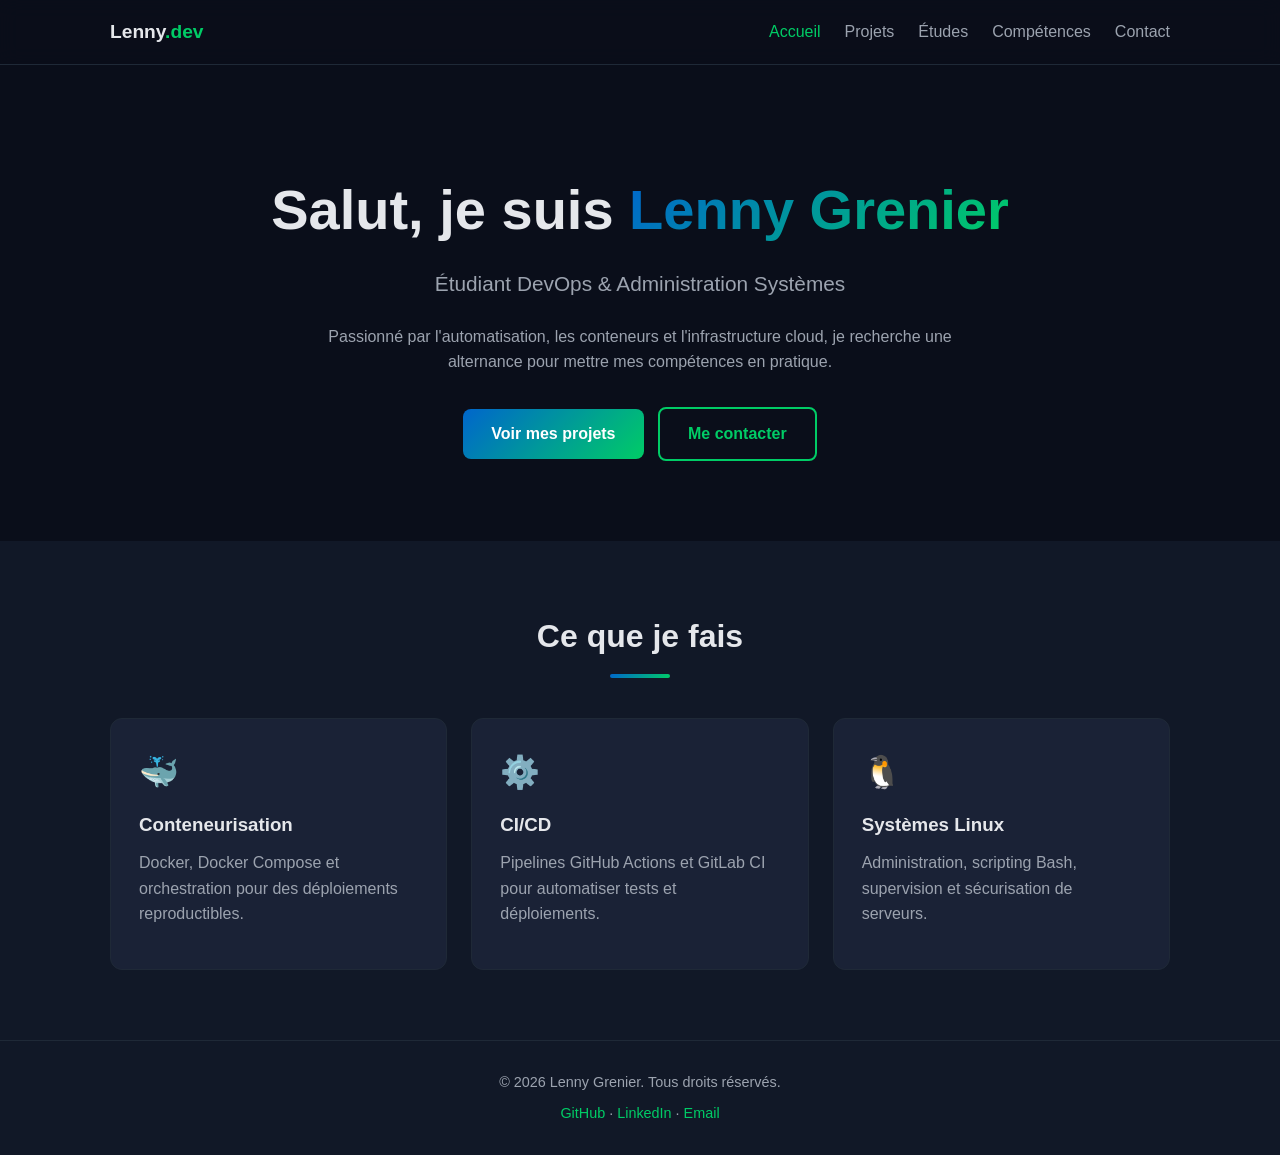
==== index.html @ e181a486 "first push first push" ====
<!DOCTYPE html>
<html lang="fr">
<head>
  <meta charset="UTF-8">
  <meta name="viewport" content="width=device-width, initial-scale=1.0">
  <meta name="description" content="Portfolio de Lenny Grenier, étudiant DevOps en recherche d'alternance.">
  <title>Lenny Grenier | Portfolio DevOps</title>
  <link rel="stylesheet" href="/css/style.css">
</head>
<body>
  <div id="header"></div>

  <header class="hero">
    <div class="container">
      <h1>Salut, je suis <span>Lenny Grenier</span></h1>
      <p class="subtitle">Étudiant DevOps & Administration Systèmes</p>
      <p class="lead">
        Passionné par l'automatisation, les conteneurs et l'infrastructure cloud,
        je recherche une alternance pour mettre mes compétences en pratique.
      </p>
      <a href="/projets" class="btn btn-primary">Voir mes projets</a>
      <a href="/contact" class="btn btn-outline">Me contacter</a>
    </div>
  </header>

  <section class="alt">
    <div class="container">
      <h2 class="section-title">Ce que je fais</h2>
      <div class="grid">
        <div class="card">
          <div class="icon">🐳</div>
          <h3>Conteneurisation</h3>
          <p>Docker, Docker Compose et orchestration pour des déploiements reproductibles.</p>
        </div>
        <div class="card">
          <div class="icon">⚙️</div>
          <h3>CI/CD</h3>
          <p>Pipelines GitHub Actions et GitLab CI pour automatiser tests et déploiements.</p>
        </div>
        <div class="card">
          <div class="icon">🐧</div>
          <h3>Systèmes Linux</h3>
          <p>Administration, scripting Bash, supervision et sécurisation de serveurs.</p>
        </div>
      </div>
    </div>
  </section>

  <div id="footer"></div>
  <script src="/js/main.js"></script>
</body>
</html>
---- css/style.css ----
:root {
  --bg: #0a0e1a;
  --bg-secondary: #111827;
  --card: #1a2236;
  --text: #e5e7eb;
  --muted: #9ca3af;
  --blue: #0066cc;
  --green: #00cc66;
  --gradient: linear-gradient(135deg, #0066cc, #00cc66);
}

* { box-sizing: border-box; margin: 0; padding: 0; }
html { scroll-behavior: smooth; }

body {
  font-family: -apple-system, BlinkMacSystemFont, "Segoe UI", Roboto, Arial, sans-serif;
  background: var(--bg);
  color: var(--text);
  line-height: 1.6;
}

a { color: var(--green); text-decoration: none; }
a:hover { text-decoration: underline; }

.container { max-width: 1100px; margin: 0 auto; padding: 0 20px; }

/* Navbar */
nav {
  position: sticky; top: 0; z-index: 100;
  background: rgba(10, 14, 26, 0.9);
  backdrop-filter: blur(10px);
  border-bottom: 1px solid #1f2937;
}
nav .container {
  display: flex; justify-content: space-between; align-items: center;
  height: 64px;
}
.logo { font-weight: 700; font-size: 1.2rem; color: var(--text); }
.logo span { color: var(--green); }
.nav-links { display: flex; gap: 24px; list-style: none; }
.nav-links a { color: var(--muted); font-weight: 500; transition: color .2s; }
.nav-links a:hover, .nav-links a.active { color: var(--green); text-decoration: none; }
.burger { display: none; background: none; border: none; color: var(--text); font-size: 1.6rem; cursor: pointer; }

/* Hero */
.hero { padding: 100px 0 80px; text-align: center; }
.hero h1 { font-size: clamp(2rem, 6vw, 3.5rem); margin-bottom: 12px; }
.hero h1 span {
  background: var(--gradient);
  -webkit-background-clip: text; background-clip: text;
  -webkit-text-fill-color: transparent;
}
.hero .subtitle { font-size: 1.3rem; color: var(--muted); margin-bottom: 24px; }
.hero p.lead { max-width: 640px; margin: 0 auto 32px; color: var(--muted); }

/* Boutons */
.btn {
  display: inline-block; padding: 12px 28px; border-radius: 8px;
  font-weight: 600; transition: transform .2s, box-shadow .2s; border: none; cursor: pointer;
}
.btn-primary { background: var(--gradient); color: #fff; }
.btn-primary:hover { transform: translateY(-2px); box-shadow: 0 6px 20px rgba(0,204,102,.3); text-decoration: none; }
.btn-outline { border: 2px solid var(--green); color: var(--green); background: transparent; margin-left: 10px; }
.btn-outline:hover { background: var(--green); color: var(--bg); text-decoration: none; }

/* Sections */
section { padding: 70px 0; }
section.alt { background: var(--bg-secondary); }
.section-title { font-size: 2rem; margin-bottom: 40px; text-align: center; }
.section-title::after {
  content: ""; display: block; width: 60px; height: 4px;
  background: var(--gradient); margin: 12px auto 0; border-radius: 2px;
}

/* Grilles et cartes */
.grid { display: grid; grid-template-columns: repeat(auto-fit, minmax(300px, 1fr)); gap: 24px; }
.card {
  background: var(--card); border-radius: 12px; padding: 28px;
  border: 1px solid #1f2937; transition: transform .25s, border-color .25s;
}
.card:hover { transform: translateY(-5px); border-color: var(--green); }
.card h3 { margin-bottom: 10px; }
.card p { color: var(--muted); margin-bottom: 14px; }
.card .icon { font-size: 2rem; margin-bottom: 12px; }

.tags { display: flex; flex-wrap: wrap; gap: 8px; margin-top: 12px; }
.tag {
  background: rgba(0, 204, 102, .12); color: var(--green);
  padding: 4px 12px; border-radius: 20px; font-size: .8rem; font-weight: 500;
}

/* Timeline (études) */
.timeline { border-left: 3px solid var(--green); padding-left: 28px; max-width: 760px; margin: 0 auto; }
.timeline-item { position: relative; margin-bottom: 36px; }
.timeline-item::before {
  content: ""; position: absolute; left: -38px; top: 6px;
  width: 16px; height: 16px; background: var(--green); border-radius: 50%;
  border: 3px solid var(--bg);
}
.timeline-item .date { color: var(--green); font-weight: 600; font-size: .9rem; }
.timeline-item h3 { margin: 4px 0; }
.timeline-item p { color: var(--muted); }

/* Compétences */
.skill { margin-bottom: 18px; }
.skill-head { display: flex; justify-content: space-between; margin-bottom: 6px; font-weight: 500; }
.bar { height: 8px; background: #1f2937; border-radius: 4px; overflow: hidden; }
.bar-fill { height: 100%; background: var(--gradient); border-radius: 4px; width: 0; transition: width 1.2s ease; }

/* Contact */
.contact-grid { display: grid; grid-template-columns: repeat(auto-fit, minmax(240px, 1fr)); gap: 20px; }
.contact-card {
  background: var(--card); padding: 28px; border-radius: 12px; text-align: center;
  border: 1px solid #1f2937; transition: transform .25s, border-color .25s; color: var(--text);
}
.contact-card:hover { transform: translateY(-5px); border-color: var(--green); text-decoration: none; }
.contact-card .icon { font-size: 2.2rem; margin-bottom: 10px; }
.contact-card h4 { margin-bottom: 6px; }
.contact-card p { color: var(--muted); font-size: .9rem; word-break: break-all; }

.availability {
  max-width: 600px; margin: 50px auto 0; padding: 24px;
  background: rgba(0, 204, 102, .08); border: 1px solid var(--green);
  border-radius: 12px; text-align: center;
}

/* Footer */
footer {
  background: var(--bg-secondary); text-align: center; padding: 30px 0;
  color: var(--muted); border-top: 1px solid #1f2937; font-size: .9rem;
}

/* Responsive */
@media (max-width: 768px) {
  .burger { display: block; }
  .nav-links {
    display: none; position: absolute; top: 64px; left: 0; right: 0;
    flex-direction: column; background: var(--bg-secondary);
    padding: 20px; gap: 16px; border-bottom: 1px solid #1f2937;
  }
  .nav-links.open { display: flex; }
  .btn-outline { margin: 12px 0 0; }
}
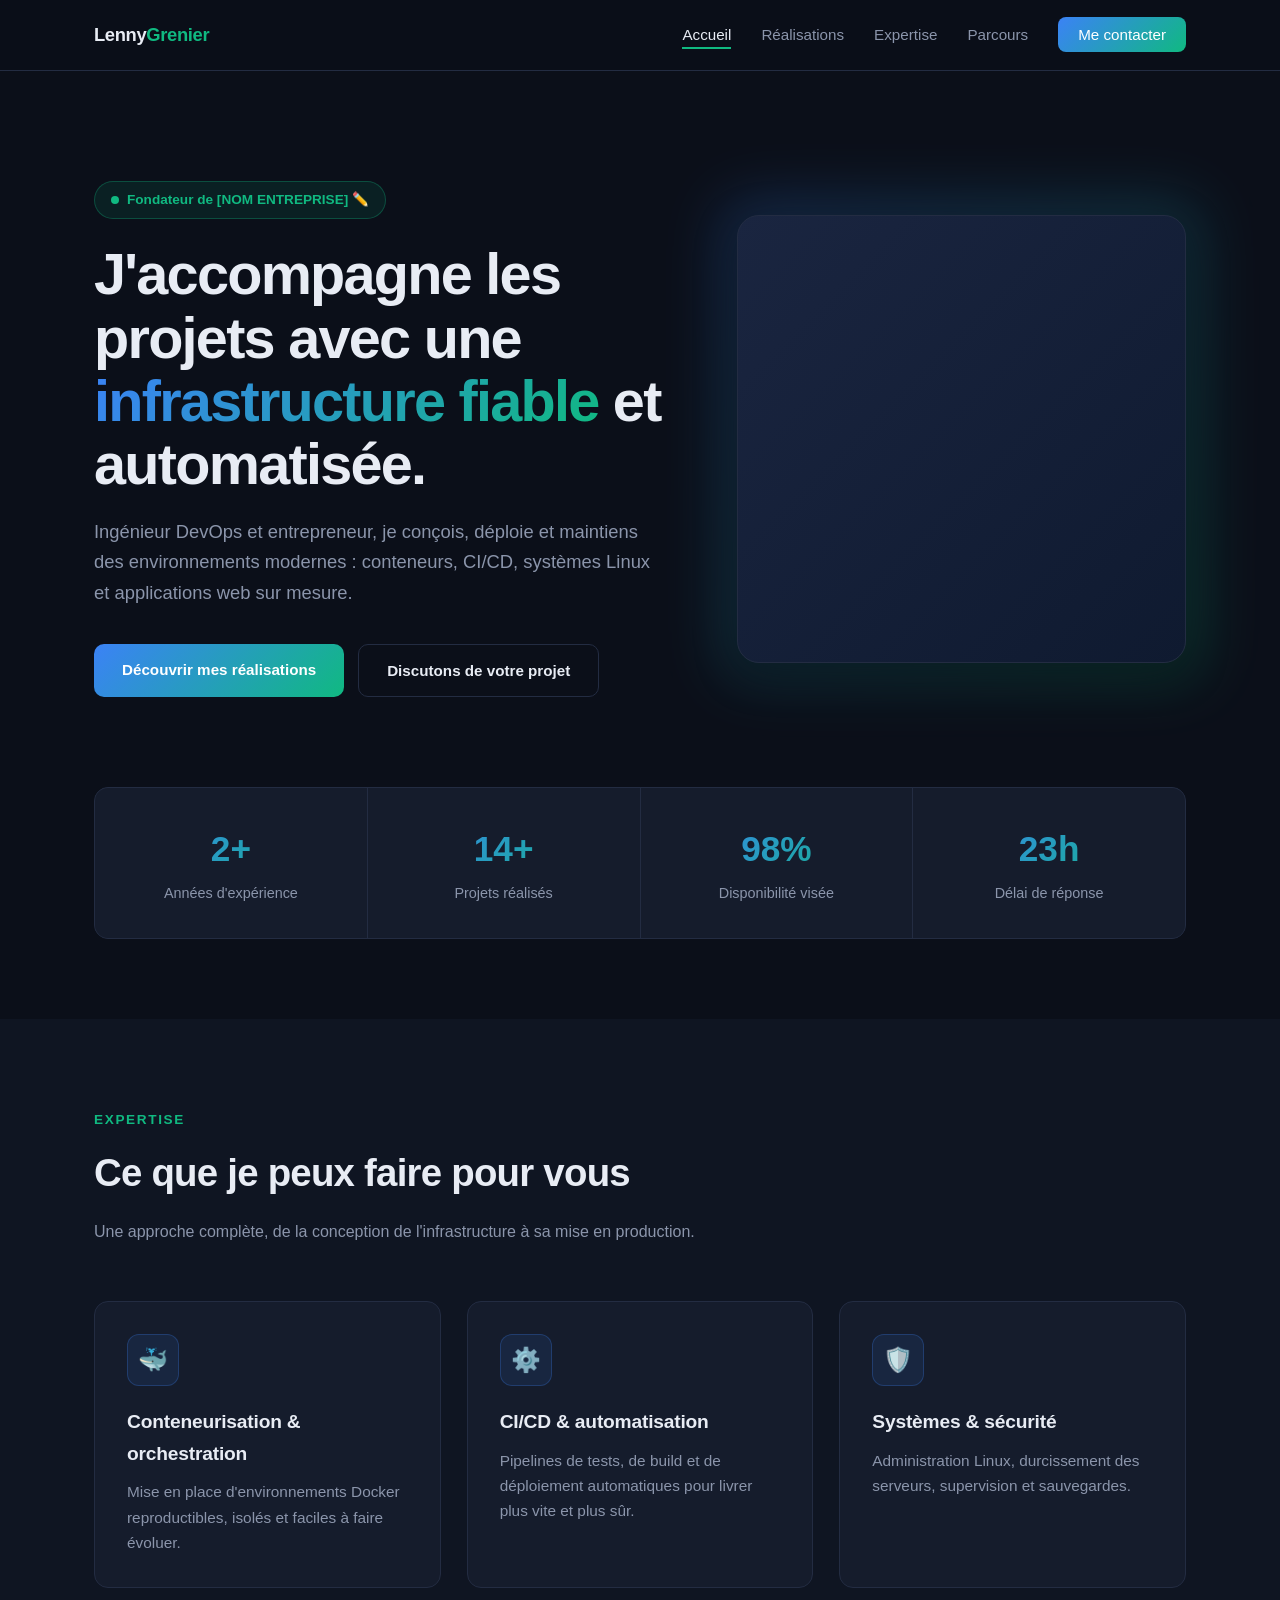
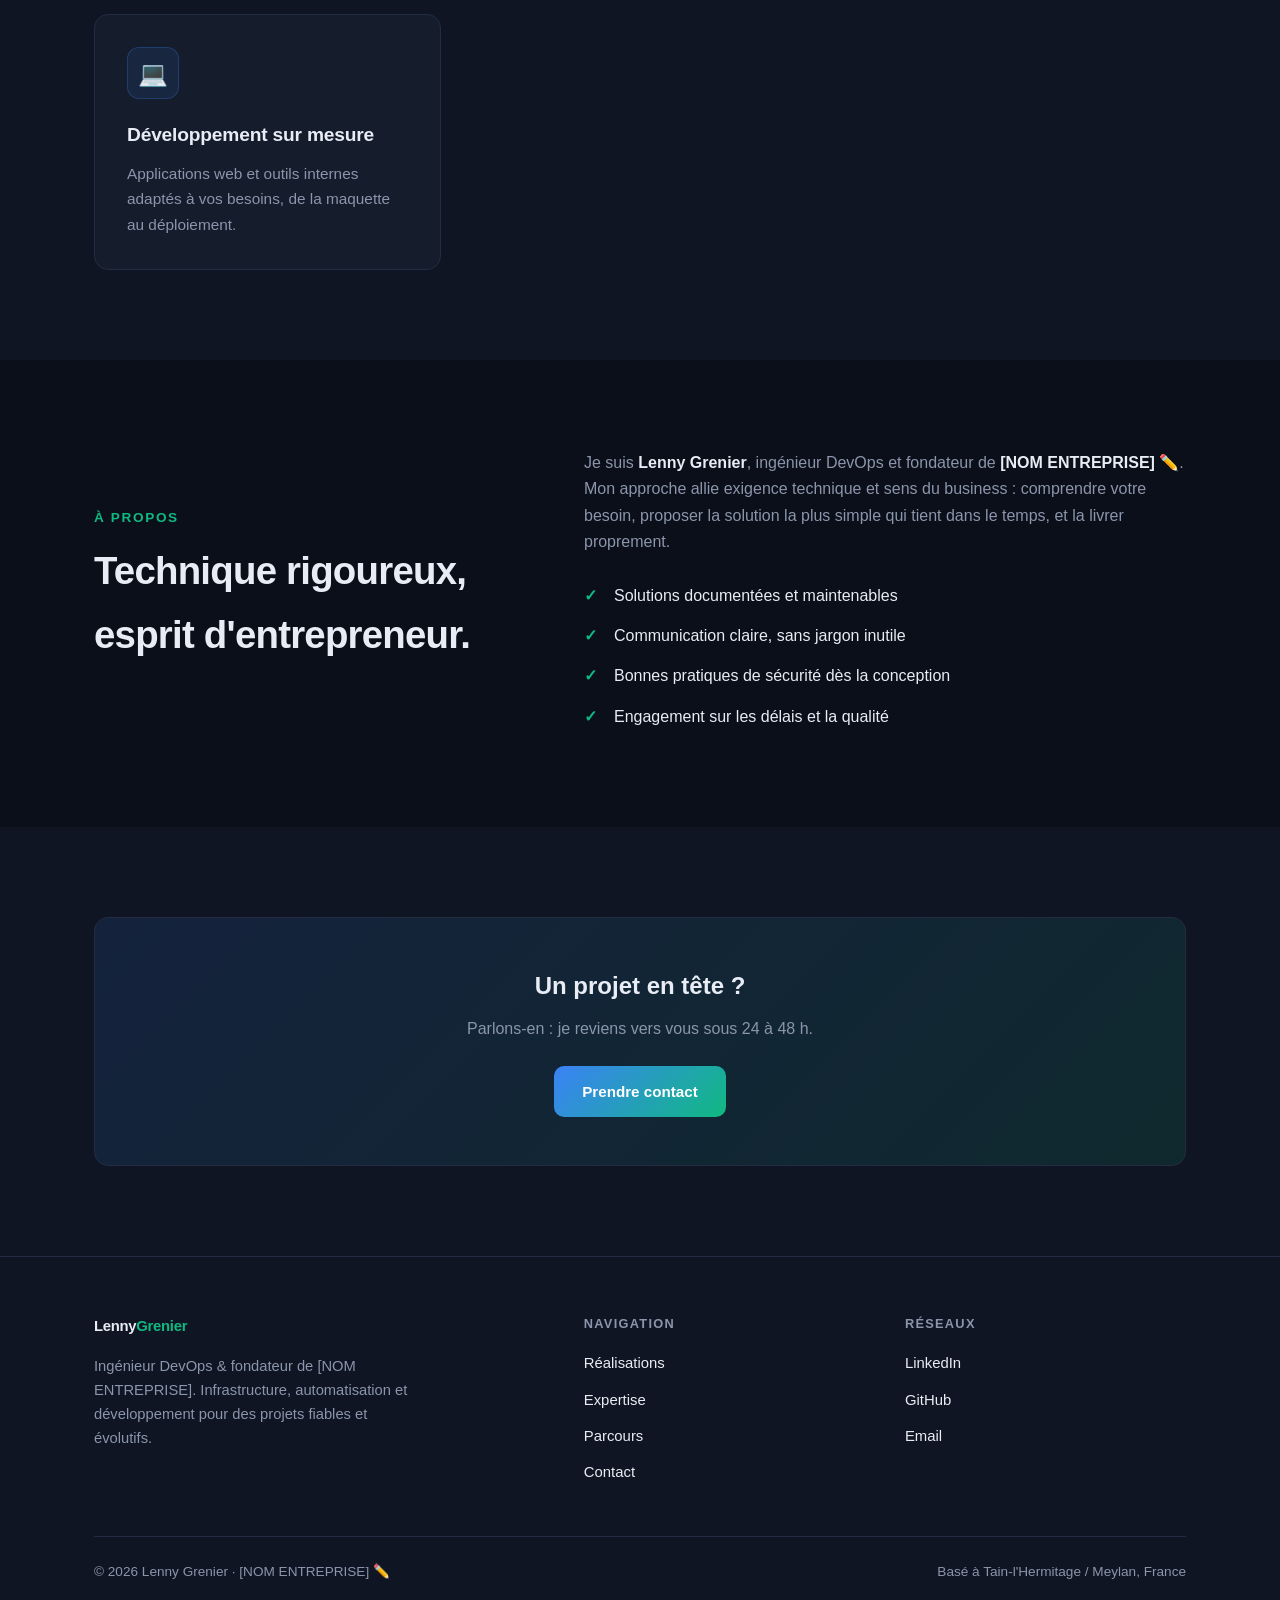
==== commit d1e45b9f: "modif" ====
--- a/index.html
+++ b/index.html
@@ -3,45 +3,116 @@
 <head>
   <meta charset="UTF-8">
   <meta name="viewport" content="width=device-width, initial-scale=1.0">
-  <meta name="description" content="Portfolio de Lenny Grenier, étudiant DevOps en recherche d'alternance.">
-  <title>Lenny Grenier | Portfolio DevOps</title>
+  <title>Lenny Grenier | Ingénieur DevOps & Fondateur</title>
+  <meta name="description" content="Lenny Grenier, ingénieur DevOps et fondateur de [NOM ENTREPRISE]. Infrastructure, automatisation, CI/CD et développement sur mesure.">
+  <meta property="og:title" content="Lenny Grenier | Ingénieur DevOps & Fondateur">
+  <meta property="og:description" content="Infrastructure, automatisation et développement pour des projets fiables et évolutifs.">
+  <meta property="og:image" content="/assets/og-image.jpg">
+  <meta property="og:type" content="website">
   <link rel="stylesheet" href="/css/style.css">
 </head>
 <body>
   <div id="header"></div>
 
+  <!-- HERO -->
   <header class="hero">
-    <div class="container">
-      <h1>Salut, je suis <span>Lenny Grenier</span></h1>
-      <p class="subtitle">Étudiant DevOps & Administration Systèmes</p>
-      <p class="lead">
-        Passionné par l'automatisation, les conteneurs et l'infrastructure cloud,
-        je recherche une alternance pour mettre mes compétences en pratique.
-      </p>
-      <a href="/projets" class="btn btn-primary">Voir mes projets</a>
-      <a href="/contact" class="btn btn-outline">Me contacter</a>
+    <div class="container hero-grid">
+      <div>
+        <span class="badge">Fondateur de [NOM ENTREPRISE] ✏️</span>
+        <h1>J'accompagne les projets avec une <span>infrastructure fiable</span> et automatisée.</h1>
+        <p class="lead">
+          Ingénieur DevOps et entrepreneur, je conçois, déploie et maintiens des environnements
+          modernes : conteneurs, CI/CD, systèmes Linux et applications web sur mesure.
+        </p>
+        <div class="hero-actions">
+          <a href="/projets" class="btn btn-primary">Découvrir mes réalisations</a>
+          <a href="/contact" class="btn btn-outline">Discutons de votre projet</a>
+        </div>
+      </div>
+      <div class="hero-photo">
+        <div class="photo-frame">
+          <img src="/assets/photo.jpg" alt="Portrait de Lenny Grenier" onerror="this.style.display='none'">
+        </div>
+      </div>
     </div>
   </header>
 
+  <!-- CHIFFRES CLÉS ✏️ (mets uniquement des chiffres réels) -->
+  <div class="stats">
+    <div class="container">
+      <div class="stats-grid">
+        <div class="stat"><div class="num" data-count="3" data-suffix="+">0</div><div class="label">Années d'expérience</div></div>
+        <div class="stat"><div class="num" data-count="15" data-suffix="+">0</div><div class="label">Projets réalisés</div></div>
+        <div class="stat"><div class="num" data-count="99" data-suffix="%">0</div><div class="label">Disponibilité visée</div></div>
+        <div class="stat"><div class="num" data-count="24" data-suffix="h">0</div><div class="label">Délai de réponse</div></div>
+      </div>
+    </div>
+  </div>
+
+  <!-- SERVICES -->
   <section class="alt">
     <div class="container">
-      <h2 class="section-title">Ce que je fais</h2>
+      <div class="section-head">
+        <p class="eyebrow">Expertise</p>
+        <h2>Ce que je peux faire pour vous</h2>
+        <p>Une approche complète, de la conception de l'infrastructure à sa mise en production.</p>
+      </div>
       <div class="grid">
         <div class="card">
           <div class="icon">🐳</div>
-          <h3>Conteneurisation</h3>
-          <p>Docker, Docker Compose et orchestration pour des déploiements reproductibles.</p>
+          <h3>Conteneurisation & orchestration</h3>
+          <p>Mise en place d'environnements Docker reproductibles, isolés et faciles à faire évoluer.</p>
         </div>
         <div class="card">
           <div class="icon">⚙️</div>
-          <h3>CI/CD</h3>
-          <p>Pipelines GitHub Actions et GitLab CI pour automatiser tests et déploiements.</p>
+          <h3>CI/CD & automatisation</h3>
+          <p>Pipelines de tests, de build et de déploiement automatiques pour livrer plus vite et plus sûr.</p>
         </div>
         <div class="card">
-          <div class="icon">🐧</div>
-          <h3>Systèmes Linux</h3>
-          <p>Administration, scripting Bash, supervision et sécurisation de serveurs.</p>
+          <div class="icon">🛡️</div>
+          <h3>Systèmes & sécurité</h3>
+          <p>Administration Linux, durcissement des serveurs, supervision et sauvegardes.</p>
         </div>
+        <div class="card">
+          <div class="icon">💻</div>
+          <h3>Développement sur mesure</h3>
+          <p>Applications web et outils internes adaptés à vos besoins, de la maquette au déploiement.</p>
+        </div>
+      </div>
+    </div>
+  </section>
+
+  <!-- À PROPOS -->
+  <section>
+    <div class="container about-grid">
+      <div class="section-head" style="margin-bottom:0">
+        <p class="eyebrow">À propos</p>
+        <h2>Technique rigoureux, esprit d'entrepreneur.</h2>
+      </div>
+      <div class="about-text">
+        <p>
+          Je suis <strong>Lenny Grenier</strong>, ingénieur DevOps et fondateur de
+          <strong>[NOM ENTREPRISE]</strong> ✏️. Mon approche allie exigence technique et sens du
+          business : comprendre votre besoin, proposer la solution la plus simple qui tient dans le temps,
+          et la livrer proprement.
+        </p>
+        <ul class="checklist">
+          <li>Solutions documentées et maintenables</li>
+          <li>Communication claire, sans jargon inutile</li>
+          <li>Bonnes pratiques de sécurité dès la conception</li>
+          <li>Engagement sur les délais et la qualité</li>
+        </ul>
+      </div>
+    </div>
+  </section>
+
+  <!-- CTA -->
+  <section class="alt">
+    <div class="container">
+      <div class="cta-band" style="margin-top:0">
+        <h3>Un projet en tête ?</h3>
+        <p>Parlons-en : je reviens vers vous sous 24 à 48 h.</p>
+        <a href="/contact" class="btn btn-primary">Prendre contact</a>
       </div>
     </div>
   </section>
--- a/css/style.css
+++ b/css/style.css
@@ -1,143 +1,238 @@
 :root {
-  --bg: #0a0e1a;
-  --bg-secondary: #111827;
-  --card: #1a2236;
-  --text: #e5e7eb;
-  --muted: #9ca3af;
-  --blue: #0066cc;
-  --green: #00cc66;
-  --gradient: linear-gradient(135deg, #0066cc, #00cc66);
+  --bg: #0b0f19;
+  --bg-alt: #0f1522;
+  --card: #151c2c;
+  --border: #232c42;
+  --text: #e8ecf4;
+  --muted: #8b95ab;
+  --accent: #3b82f6;
+  --accent-2: #10b981;
+  --gradient: linear-gradient(135deg, #3b82f6, #10b981);
+  --radius: 14px;
+  --shadow: 0 10px 40px rgba(0, 0, 0, .35);
 }
 
 * { box-sizing: border-box; margin: 0; padding: 0; }
 html { scroll-behavior: smooth; }
 
 body {
-  font-family: -apple-system, BlinkMacSystemFont, "Segoe UI", Roboto, Arial, sans-serif;
+  font-family: "Inter", -apple-system, BlinkMacSystemFont, "Segoe UI", Roboto, sans-serif;
   background: var(--bg);
   color: var(--text);
-  line-height: 1.6;
-}
-
-a { color: var(--green); text-decoration: none; }
-a:hover { text-decoration: underline; }
-
-.container { max-width: 1100px; margin: 0 auto; padding: 0 20px; }
-
-/* Navbar */
+  line-height: 1.65;
+  -webkit-font-smoothing: antialiased;
+}
+
+img { max-width: 100%; display: block; }
+a { color: var(--accent); text-decoration: none; transition: color .2s; }
+a:hover { color: var(--accent-2); }
+
+.container { max-width: 1140px; margin: 0 auto; padding: 0 24px; }
+section { padding: 90px 0; }
+section.alt { background: var(--bg-alt); }
+
+/* ---------- Navbar ---------- */
 nav {
   position: sticky; top: 0; z-index: 100;
-  background: rgba(10, 14, 26, 0.9);
-  backdrop-filter: blur(10px);
-  border-bottom: 1px solid #1f2937;
-}
-nav .container {
-  display: flex; justify-content: space-between; align-items: center;
-  height: 64px;
-}
-.logo { font-weight: 700; font-size: 1.2rem; color: var(--text); }
-.logo span { color: var(--green); }
-.nav-links { display: flex; gap: 24px; list-style: none; }
-.nav-links a { color: var(--muted); font-weight: 500; transition: color .2s; }
-.nav-links a:hover, .nav-links a.active { color: var(--green); text-decoration: none; }
+  background: rgba(11, 15, 25, .85);
+  backdrop-filter: blur(14px);
+  border-bottom: 1px solid var(--border);
+}
+nav .container { display: flex; justify-content: space-between; align-items: center; height: 70px; }
+.logo { font-weight: 800; font-size: 1.15rem; color: var(--text); letter-spacing: -.02em; }
+.logo span { color: var(--accent-2); }
+.nav-links { display: flex; align-items: center; gap: 30px; list-style: none; }
+.nav-links a { color: var(--muted); font-size: .95rem; font-weight: 500; }
+.nav-links a:hover, .nav-links a.active { color: var(--text); }
+.nav-links a.active { border-bottom: 2px solid var(--accent-2); padding-bottom: 4px; }
+.nav-cta {
+  background: var(--gradient); color: #fff !important;
+  padding: 9px 20px; border-radius: 8px; font-weight: 600;
+  border-bottom: none !important;
+}
 .burger { display: none; background: none; border: none; color: var(--text); font-size: 1.6rem; cursor: pointer; }
 
-/* Hero */
-.hero { padding: 100px 0 80px; text-align: center; }
-.hero h1 { font-size: clamp(2rem, 6vw, 3.5rem); margin-bottom: 12px; }
-.hero h1 span {
-  background: var(--gradient);
-  -webkit-background-clip: text; background-clip: text;
-  -webkit-text-fill-color: transparent;
-}
-.hero .subtitle { font-size: 1.3rem; color: var(--muted); margin-bottom: 24px; }
-.hero p.lead { max-width: 640px; margin: 0 auto 32px; color: var(--muted); }
-
-/* Boutons */
+/* ---------- Hero ---------- */
+.hero { padding: 110px 0 90px; }
+.hero-grid { display: grid; grid-template-columns: 1.3fr 1fr; gap: 60px; align-items: center; }
+.badge {
+  display: inline-flex; align-items: center; gap: 8px;
+  padding: 7px 16px; border-radius: 999px;
+  background: rgba(16, 185, 129, .1); border: 1px solid rgba(16, 185, 129, .3);
+  color: var(--accent-2); font-size: .85rem; font-weight: 600; margin-bottom: 24px;
+}
+.badge::before { content: ""; width: 8px; height: 8px; border-radius: 50%; background: var(--accent-2); animation: pulse 2s infinite; }
+@keyframes pulse { 0%, 100% { opacity: 1; } 50% { opacity: .35; } }
+
+.hero h1 { font-size: clamp(2.2rem, 5vw, 3.6rem); line-height: 1.1; letter-spacing: -.03em; margin-bottom: 20px; }
+.hero h1 span { background: var(--gradient); -webkit-background-clip: text; background-clip: text; -webkit-text-fill-color: transparent; }
+.hero .lead { font-size: 1.15rem; color: var(--muted); max-width: 560px; margin-bottom: 36px; }
+.hero-actions { display: flex; gap: 14px; flex-wrap: wrap; }
+
+.hero-photo { position: relative; }
+.hero-photo::before {
+  content: ""; position: absolute; inset: -14px;
+  background: var(--gradient); border-radius: 24px; opacity: .25; filter: blur(30px);
+}
+.photo-frame {
+  position: relative; aspect-ratio: 1 / 1; border-radius: 22px; overflow: hidden;
+  border: 1px solid var(--border); box-shadow: var(--shadow);
+  background: linear-gradient(135deg, #1a2540, #0f1a30);
+}
+.photo-frame img { width: 100%; height: 100%; object-fit: cover; }
+
+/* ---------- Boutons ---------- */
 .btn {
-  display: inline-block; padding: 12px 28px; border-radius: 8px;
-  font-weight: 600; transition: transform .2s, box-shadow .2s; border: none; cursor: pointer;
+  display: inline-block; padding: 13px 28px; border-radius: 10px;
+  font-weight: 600; font-size: .95rem; cursor: pointer; border: none;
+  transition: transform .2s, box-shadow .2s, background .2s;
 }
 .btn-primary { background: var(--gradient); color: #fff; }
-.btn-primary:hover { transform: translateY(-2px); box-shadow: 0 6px 20px rgba(0,204,102,.3); text-decoration: none; }
-.btn-outline { border: 2px solid var(--green); color: var(--green); background: transparent; margin-left: 10px; }
-.btn-outline:hover { background: var(--green); color: var(--bg); text-decoration: none; }
-
-/* Sections */
-section { padding: 70px 0; }
-section.alt { background: var(--bg-secondary); }
-.section-title { font-size: 2rem; margin-bottom: 40px; text-align: center; }
-.section-title::after {
-  content: ""; display: block; width: 60px; height: 4px;
-  background: var(--gradient); margin: 12px auto 0; border-radius: 2px;
-}
-
-/* Grilles et cartes */
-.grid { display: grid; grid-template-columns: repeat(auto-fit, minmax(300px, 1fr)); gap: 24px; }
+.btn-primary:hover { transform: translateY(-2px); box-shadow: 0 8px 28px rgba(59, 130, 246, .35); color: #fff; }
+.btn-outline { background: transparent; color: var(--text); border: 1px solid var(--border); }
+.btn-outline:hover { border-color: var(--accent-2); color: var(--accent-2); }
+
+/* ---------- Chiffres clés ---------- */
+.stats { padding: 0 0 80px; }
+.stats-grid {
+  display: grid; grid-template-columns: repeat(4, 1fr); gap: 1px;
+  background: var(--border); border: 1px solid var(--border);
+  border-radius: var(--radius); overflow: hidden;
+}
+.stat { background: var(--card); padding: 32px 20px; text-align: center; }
+.stat .num { font-size: 2.2rem; font-weight: 800; background: var(--gradient); -webkit-background-clip: text; background-clip: text; -webkit-text-fill-color: transparent; }
+.stat .label { color: var(--muted); font-size: .9rem; margin-top: 4px; }
+
+/* ---------- Titres de section ---------- */
+.section-head { margin-bottom: 56px; max-width: 640px; }
+.section-head .eyebrow { color: var(--accent-2); font-size: .85rem; font-weight: 700; letter-spacing: .12em; text-transform: uppercase; margin-bottom: 10px; }
+.section-head h2 { font-size: clamp(1.8rem, 4vw, 2.4rem); letter-spacing: -.02em; margin-bottom: 14px; }
+.section-head p { color: var(--muted); }
+
+/* ---------- Grilles & cartes ---------- */
+.grid { display: grid; grid-template-columns: repeat(auto-fit, minmax(300px, 1fr)); gap: 26px; }
 .card {
-  background: var(--card); border-radius: 12px; padding: 28px;
-  border: 1px solid #1f2937; transition: transform .25s, border-color .25s;
-}
-.card:hover { transform: translateY(-5px); border-color: var(--green); }
-.card h3 { margin-bottom: 10px; }
-.card p { color: var(--muted); margin-bottom: 14px; }
-.card .icon { font-size: 2rem; margin-bottom: 12px; }
-
-.tags { display: flex; flex-wrap: wrap; gap: 8px; margin-top: 12px; }
+  background: var(--card); border: 1px solid var(--border);
+  border-radius: var(--radius); padding: 32px;
+  transition: transform .25s, border-color .25s, box-shadow .25s;
+}
+.card:hover { transform: translateY(-5px); border-color: rgba(16, 185, 129, .5); box-shadow: var(--shadow); }
+.card .icon {
+  width: 52px; height: 52px; display: grid; place-items: center;
+  font-size: 1.5rem; border-radius: 12px; margin-bottom: 20px;
+  background: rgba(59, 130, 246, .1); border: 1px solid rgba(59, 130, 246, .25);
+}
+.card h3 { font-size: 1.2rem; margin-bottom: 10px; letter-spacing: -.01em; }
+.card p { color: var(--muted); font-size: .96rem; }
+
+/* ---------- Cartes projets ---------- */
+.project { padding: 0; overflow: hidden; display: flex; flex-direction: column; }
+.project-img {
+  aspect-ratio: 16 / 9; overflow: hidden;
+  background: linear-gradient(135deg, #16223d, #0e2a28);
+}
+.project-img img { width: 100%; height: 100%; object-fit: cover; transition: transform .5s; }
+.project:hover .project-img img { transform: scale(1.05); }
+.project-body { padding: 26px 28px 30px; display: flex; flex-direction: column; flex: 1; }
+.project-meta { color: var(--accent-2); font-size: .8rem; font-weight: 700; letter-spacing: .08em; text-transform: uppercase; margin-bottom: 8px; }
+.project-body h3 { margin-bottom: 10px; }
+.project-body .tags { margin-top: auto; padding-top: 18px; }
+.project-link { display: inline-block; margin-top: 16px; font-weight: 600; font-size: .92rem; }
+
+.tags { display: flex; flex-wrap: wrap; gap: 8px; }
 .tag {
-  background: rgba(0, 204, 102, .12); color: var(--green);
-  padding: 4px 12px; border-radius: 20px; font-size: .8rem; font-weight: 500;
-}
-
-/* Timeline (études) */
-.timeline { border-left: 3px solid var(--green); padding-left: 28px; max-width: 760px; margin: 0 auto; }
-.timeline-item { position: relative; margin-bottom: 36px; }
+  background: rgba(255, 255, 255, .04); border: 1px solid var(--border);
+  color: var(--muted); padding: 4px 12px; border-radius: 6px; font-size: .78rem; font-weight: 500;
+}
+
+/* ---------- À propos ---------- */
+.about-grid { display: grid; grid-template-columns: 1fr 1.4fr; gap: 60px; align-items: center; }
+.about-text p { color: var(--muted); margin-bottom: 16px; }
+.about-text p strong { color: var(--text); }
+.checklist { list-style: none; margin-top: 20px; }
+.checklist li { padding: 7px 0 7px 30px; position: relative; color: var(--text); }
+.checklist li::before { content: "✓"; position: absolute; left: 0; color: var(--accent-2); font-weight: 800; }
+
+/* ---------- Technologies ---------- */
+.tech-wrap { display: flex; flex-wrap: wrap; gap: 14px; }
+.tech {
+  display: flex; align-items: center; gap: 10px;
+  background: var(--card); border: 1px solid var(--border);
+  padding: 12px 20px; border-radius: 10px; font-weight: 500; font-size: .95rem;
+  transition: border-color .2s, transform .2s;
+}
+.tech:hover { border-color: var(--accent-2); transform: translateY(-2px); }
+.tech img { width: 24px; height: 24px; }
+
+/* ---------- Compétences (barres) ---------- */
+.skill { margin-bottom: 20px; }
+.skill-head { display: flex; justify-content: space-between; font-size: .92rem; margin-bottom: 8px; }
+.skill-head span:last-child { color: var(--muted); }
+.bar { height: 6px; background: rgba(255, 255, 255, .06); border-radius: 99px; overflow: hidden; }
+.bar-fill { height: 100%; width: 0; background: var(--gradient); border-radius: 99px; transition: width 1.2s cubic-bezier(.22, 1, .36, 1); }
+
+/* ---------- Timeline ---------- */
+.timeline { position: relative; max-width: 780px; padding-left: 36px; }
+.timeline::before { content: ""; position: absolute; left: 6px; top: 8px; bottom: 8px; width: 2px; background: var(--border); }
+.timeline-item { position: relative; margin-bottom: 40px; }
 .timeline-item::before {
-  content: ""; position: absolute; left: -38px; top: 6px;
-  width: 16px; height: 16px; background: var(--green); border-radius: 50%;
-  border: 3px solid var(--bg);
-}
-.timeline-item .date { color: var(--green); font-weight: 600; font-size: .9rem; }
-.timeline-item h3 { margin: 4px 0; }
+  content: ""; position: absolute; left: -36px; top: 8px; width: 14px; height: 14px;
+  border-radius: 50%; background: var(--bg); border: 3px solid var(--accent-2);
+}
+.timeline-item .date { color: var(--accent-2); font-size: .85rem; font-weight: 700; letter-spacing: .06em; }
+.timeline-item h3 { margin: 6px 0 4px; font-size: 1.2rem; }
+.timeline-item .org { color: var(--muted); font-size: .92rem; margin-bottom: 8px; }
 .timeline-item p { color: var(--muted); }
 
-/* Compétences */
-.skill { margin-bottom: 18px; }
-.skill-head { display: flex; justify-content: space-between; margin-bottom: 6px; font-weight: 500; }
-.bar { height: 8px; background: #1f2937; border-radius: 4px; overflow: hidden; }
-.bar-fill { height: 100%; background: var(--gradient); border-radius: 4px; width: 0; transition: width 1.2s ease; }
-
-/* Contact */
-.contact-grid { display: grid; grid-template-columns: repeat(auto-fit, minmax(240px, 1fr)); gap: 20px; }
+/* ---------- Contact ---------- */
+.contact-grid { display: grid; grid-template-columns: repeat(auto-fit, minmax(240px, 1fr)); gap: 22px; }
 .contact-card {
-  background: var(--card); padding: 28px; border-radius: 12px; text-align: center;
-  border: 1px solid #1f2937; transition: transform .25s, border-color .25s; color: var(--text);
-}
-.contact-card:hover { transform: translateY(-5px); border-color: var(--green); text-decoration: none; }
-.contact-card .icon { font-size: 2.2rem; margin-bottom: 10px; }
-.contact-card h4 { margin-bottom: 6px; }
-.contact-card p { color: var(--muted); font-size: .9rem; word-break: break-all; }
-
-.availability {
-  max-width: 600px; margin: 50px auto 0; padding: 24px;
-  background: rgba(0, 204, 102, .08); border: 1px solid var(--green);
-  border-radius: 12px; text-align: center;
-}
-
-/* Footer */
-footer {
-  background: var(--bg-secondary); text-align: center; padding: 30px 0;
-  color: var(--muted); border-top: 1px solid #1f2937; font-size: .9rem;
-}
-
-/* Responsive */
+  display: block; background: var(--card); border: 1px solid var(--border);
+  border-radius: var(--radius); padding: 30px; color: var(--text);
+  transition: transform .25s, border-color .25s;
+}
+.contact-card:hover { transform: translateY(-4px); border-color: var(--accent-2); color: var(--text); }
+.contact-card .icon { font-size: 1.8rem; margin-bottom: 14px; }
+.contact-card h4 { margin-bottom: 4px; }
+.contact-card p { color: var(--muted); font-size: .9rem; word-break: break-word; }
+
+.cta-band {
+  margin-top: 60px; padding: 48px 40px; text-align: center;
+  background: linear-gradient(135deg, rgba(59, 130, 246, .12), rgba(16, 185, 129, .12));
+  border: 1px solid var(--border); border-radius: var(--radius);
+}
+.cta-band h3 { font-size: 1.5rem; margin-bottom: 10px; }
+.cta-band p { color: var(--muted); margin-bottom: 24px; }
+
+/* ---------- Footer ---------- */
+footer { border-top: 1px solid var(--border); padding: 56px 0 30px; background: var(--bg-alt); }
+.footer-grid { display: grid; grid-template-columns: 1.6fr 1fr 1fr; gap: 40px; margin-bottom: 40px; }
+.footer-grid h5 { font-size: .8rem; letter-spacing: .1em; text-transform: uppercase; color: var(--muted); margin-bottom: 16px; }
+.footer-grid p { color: var(--muted); font-size: .92rem; max-width: 320px; }
+.footer-grid ul { list-style: none; }
+.footer-grid li { margin-bottom: 10px; }
+.footer-grid a { color: var(--text); font-size: .93rem; }
+.footer-grid a:hover { color: var(--accent-2); }
+.footer-bottom {
+  border-top: 1px solid var(--border); padding-top: 24px;
+  display: flex; justify-content: space-between; flex-wrap: wrap; gap: 10px;
+  color: var(--muted); font-size: .85rem;
+}
+
+/* ---------- Responsive ---------- */
+@media (max-width: 900px) {
+  .hero-grid, .about-grid { grid-template-columns: 1fr; gap: 40px; }
+  .hero-photo { max-width: 360px; order: -1; }
+  .stats-grid { grid-template-columns: repeat(2, 1fr); }
+  .footer-grid { grid-template-columns: 1fr; }
+}
 @media (max-width: 768px) {
+  section { padding: 64px 0; }
   .burger { display: block; }
   .nav-links {
-    display: none; position: absolute; top: 64px; left: 0; right: 0;
-    flex-direction: column; background: var(--bg-secondary);
-    padding: 20px; gap: 16px; border-bottom: 1px solid #1f2937;
+    display: none; position: absolute; top: 70px; left: 0; right: 0;
+    flex-direction: column; align-items: flex-start; gap: 18px;
+    background: var(--bg); border-bottom: 1px solid var(--border); padding: 24px;
   }
   .nav-links.open { display: flex; }
-  .btn-outline { margin: 12px 0 0; }
 }
